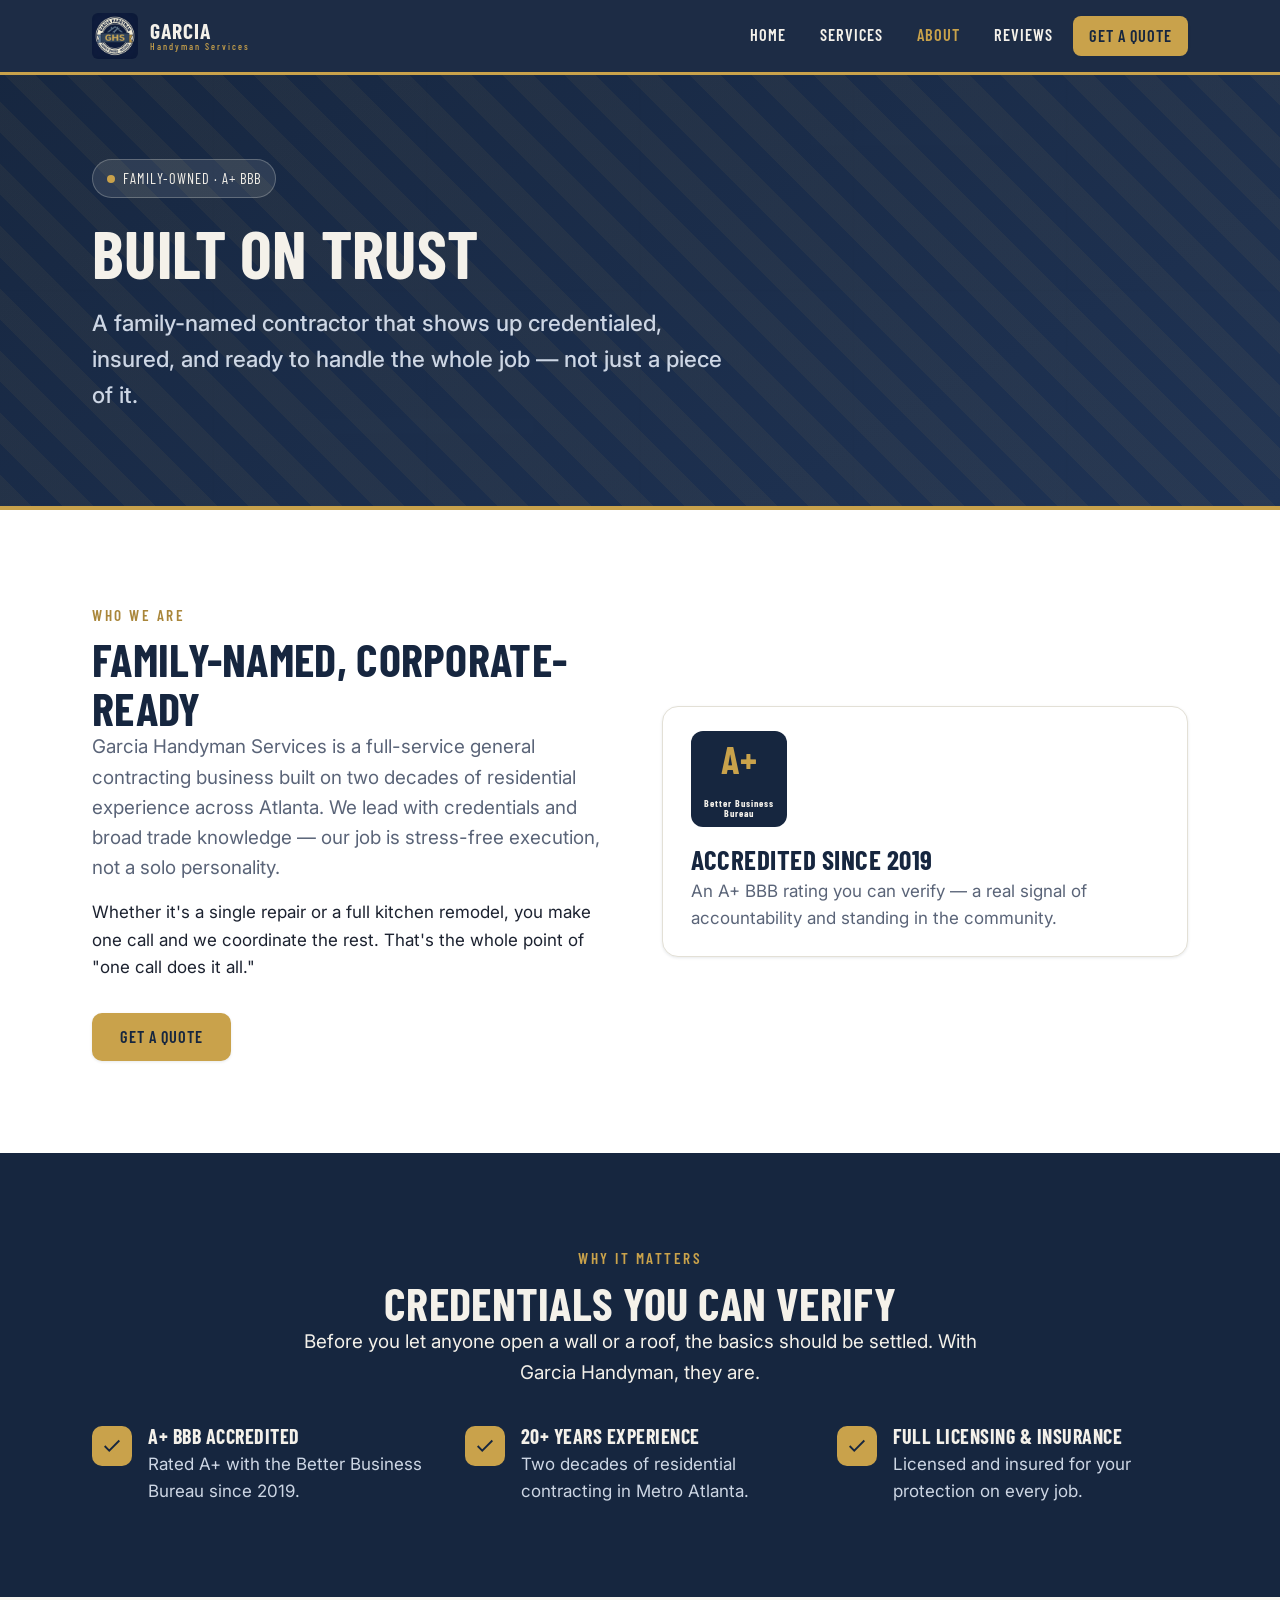
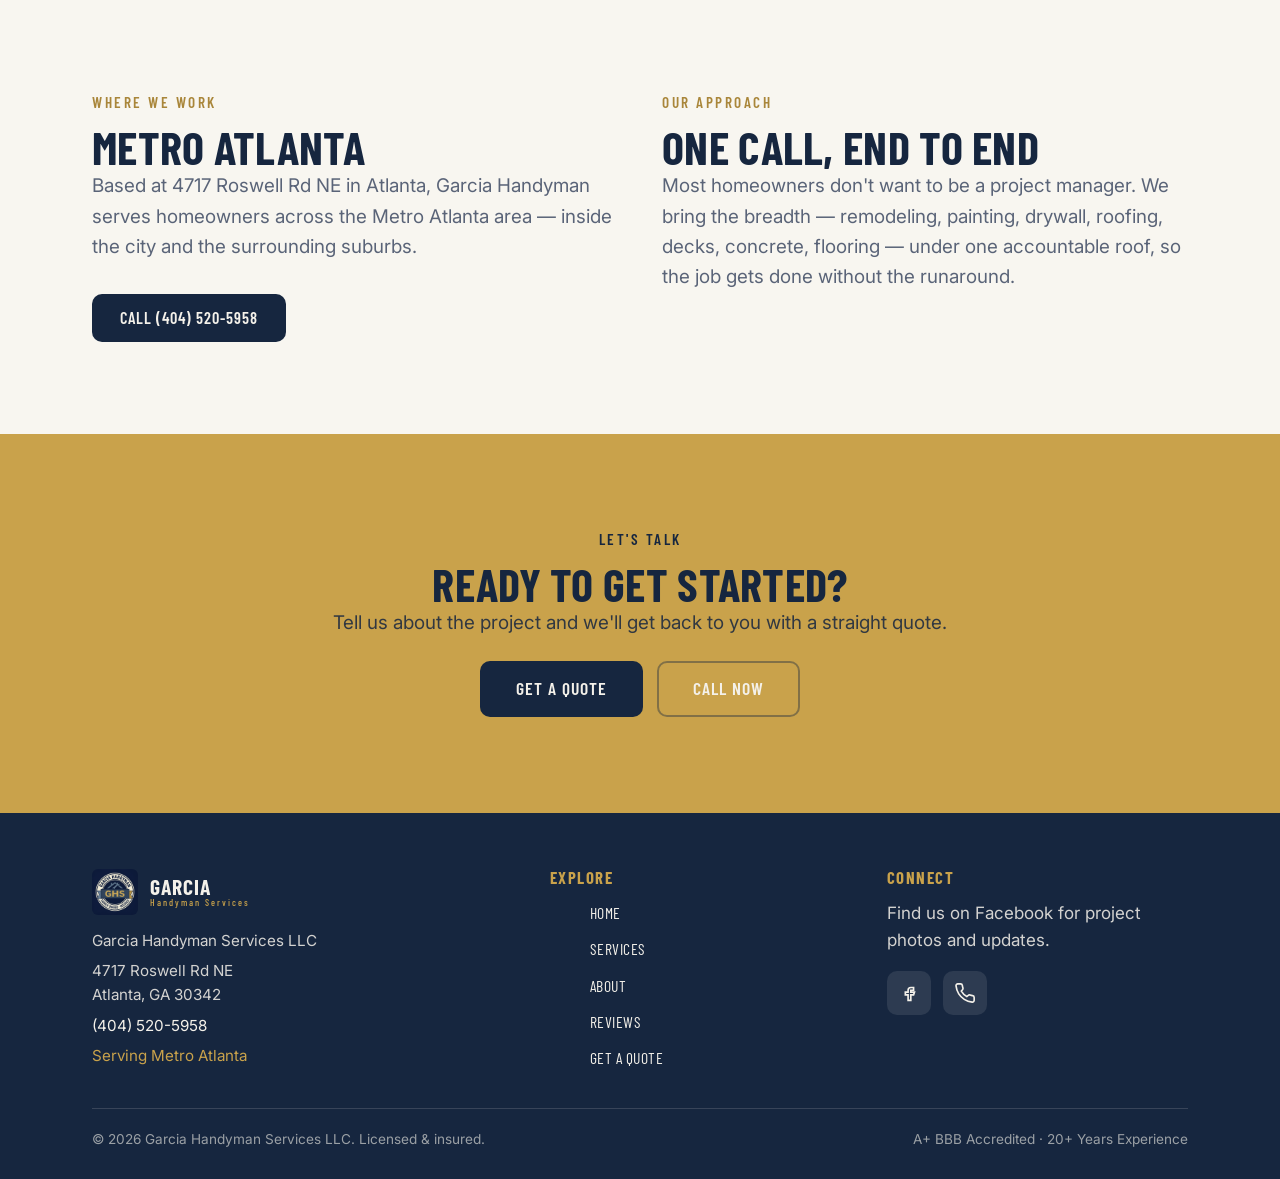
==== about.html @ 213caf24 "Garcia Handyman Services demo site: 5 pages, navy/gold palette, logo, quote form" ====
<!DOCTYPE html>
<html lang="en">
<head>
<meta charset="UTF-8">
<meta name="viewport" content="width=device-width, initial-scale=1">
<title>About | Garcia Handyman Services | Atlanta, GA</title>
<meta name="description" content="Garcia Handyman Services — a family-named, A+ BBB-accredited general contractor with 20+ years serving Atlanta. Meet the team behind 'one call does it all.'">
<link rel="canonical" href="https://www.handymanservicesga.com/about.html">
<meta property="og:title" content="About | Garcia Handyman Services">
<meta property="og:description" content="Family-named, corporate-ready. 20+ years of full-service contracting in Atlanta.">
<meta property="og:image" content="https://www.handymanservicesga.com/assets/img/garcia-logo.png">
<meta name="theme-color" content="#16263f">
<link rel="icon" href="assets/img/favicon.png" type="image/png">
<link rel="preconnect" href="https://fonts.googleapis.com">
<link rel="preconnect" href="https://fonts.gstatic.com" crossorigin>
<link href="https://fonts.googleapis.com/css2?family=Barlow+Condensed:wght@500;600;700&family=Inter:wght@400;500;600&display=swap" rel="stylesheet">
<link rel="stylesheet" href="assets/css/styles.css">
<script type="application/ld+json">
{
  "@context": "https://schema.org",
  "@type": "AboutPage",
  "name": "About Garcia Handyman Services",
  "url": "https://www.handymanservicesga.com/about.html",
  "mainEntity": {
    "@type": "HomeAndConstructionBusiness",
    "name": "Garcia Handyman Services",
    "alternateName": "Garcia Handyman",
    "image": "https://www.handymanservicesga.com/assets/img/garcia-logo.png",
    "logo": "https://www.handymanservicesga.com/assets/img/garcia-logo.png",
    "url": "https://www.handymanservicesga.com/",
    "email": "info@handymanservicesga.com",
    "telephone": "+14045205958",
    "slogan": "One call does it all.",
    "address": { "@type": "PostalAddress", "streetAddress": "4717 Roswell Rd NE", "addressLocality": "Atlanta", "addressRegion": "GA", "postalCode": "30342", "addressCountry": "US" },
    "areaServed": [ { "@type": "City", "name": "Atlanta" }, { "@type": "AdministrativeArea", "name": "Metro Atlanta" } ],
    "sameAs": ["https://www.facebook.com/GarciaHandymanServices1/"]
  }
}
</script>
</head>
<body>

<header class="site-header">
  <div class="container nav">
    <a href="index.html" class="brand" aria-label="Garcia Handyman home">
      <img src="assets/img/garcia-logo.png" alt="Garcia Handyman Services logo" width="46" height="46">
      <span class="brand-name">GARCIA<small>Handyman Services</small></span>
    </a>
    <button class="nav-toggle" aria-label="Toggle menu" aria-expanded="false"><span></span><span></span><span></span></button>
    <ul class="nav-links">
      <li><a href="index.html">Home</a></li>
      <li><a href="services.html">Services</a></li>
      <li><a href="about.html" class="active">About</a></li>
      <li><a href="reviews.html">Reviews</a></li>
      <li><a href="contact.html" class="btn btn-primary">Get a Quote</a></li>
    </ul>
  </div>
</header>

<main>
<section class="hero" style="padding-top:clamp(48px,8vw,84px);padding-bottom:clamp(40px,6vw,64px)">
  <div class="container">
    <span class="hero-badge"><span class="dot"></span> Family-owned · A+ BBB</span>
    <h1 style="max-width:20ch">Built on Trust</h1>
    <p class="subhead">A family-named contractor that shows up credentialed, insured, and ready to handle the whole job — not just a piece of it.</p>
  </div>
</section>

<section class="bg-white">
  <div class="container">
    <div class="grid grid-2" style="align-items:center; gap:44px">
      <div class="reveal">
        <span class="eyebrow">Who we are</span>
        <h2>Family-Named, Corporate-Ready</h2>
        <p class="lead">Garcia Handyman Services is a full-service general contracting business built on two decades of residential experience across Atlanta. We lead with credentials and broad trade knowledge — our job is stress-free execution, not a solo personality.</p>
        <p>Whether it's a single repair or a full kitchen remodel, you make one call and we coordinate the rest. That's the whole point of "one call does it all."</p>
        <a href="contact.html" class="btn btn-primary mt-2">Get a Quote</a>
      </div>
      <div class="reveal">
        <div class="bbb">
          <div class="mark"><span class="big">A+</span><small>Better Business Bureau</small></div>
          <div class="btext"><h3>Accredited Since 2019</h3><p>An A+ BBB rating you can verify — a real signal of accountability and standing in the community.</p></div>
        </div>
      </div>
    </div>
  </div>
</section>

<section class="bg-navy">
  <div class="container">
    <div class="center reveal">
      <span class="eyebrow" style="color:var(--gold)">Why it matters</span>
      <h2>Credentials You Can Verify</h2>
      <p class="lead" style="color:var(--bone)">Before you let anyone open a wall or a roof, the basics should be settled. With Garcia Handyman, they are.</p>
    </div>
    <div class="grid grid-3 mt-4">
      <div class="feat reveal"><div class="chk"><svg viewBox="0 0 24 24" fill="none" stroke-width="2"><path d="M20 6 9 17l-5-5"/></svg></div><div><h3>A+ BBB Accredited</h3><p>Rated A+ with the Better Business Bureau since 2019.</p></div></div>
      <div class="feat reveal"><div class="chk"><svg viewBox="0 0 24 24" fill="none" stroke-width="2"><path d="M20 6 9 17l-5-5"/></svg></div><div><h3>20+ Years Experience</h3><p>Two decades of residential contracting in Metro Atlanta.</p></div></div>
      <div class="feat reveal"><div class="chk"><svg viewBox="0 0 24 24" fill="none" stroke-width="2"><path d="M20 6 9 17l-5-5"/></svg></div><div><h3>Full Licensing &amp; Insurance</h3><p>Licensed and insured for your protection on every job.</p></div></div>
    </div>
  </div>
</section>

<section class="bg-bone">
  <div class="container">
    <div class="grid grid-2" style="gap:44px; align-items:start">
      <div class="reveal">
        <span class="eyebrow">Where we work</span>
        <h2>Metro Atlanta</h2>
        <p class="lead">Based at 4717 Roswell Rd NE in Atlanta, Garcia Handyman serves homeowners across the Metro Atlanta area — inside the city and the surrounding suburbs.</p>
        <a href="tel:+14045205958" class="btn btn-dark mt-2">Call (404) 520-5958</a>
      </div>
      <div class="reveal">
        <span class="eyebrow">Our approach</span>
        <h2>One Call, End to End</h2>
        <p class="lead">Most homeowners don't want to be a project manager. We bring the breadth — remodeling, painting, drywall, roofing, decks, concrete, flooring — under one accountable roof, so the job gets done without the runaround.</p>
      </div>
    </div>
  </div>
</section>

<section class="cta-band">
  <div class="container center reveal">
    <span class="eyebrow" style="color:var(--navy)">Let's talk</span>
    <h2>Ready To Get Started?</h2>
    <p class="lead">Tell us about the project and we'll get back to you with a straight quote.</p>
    <div class="hero-ctas" style="justify-content:center;margin-top:1.4rem">
      <a href="contact.html" class="btn btn-dark btn-lg">Get a Quote</a>
      <a href="tel:+14045205958" class="btn btn-ghost btn-lg" style="border-color:rgba(22,38,63,.4)">Call Now</a>
    </div>
  </div>
</section>
</main>

<footer class="site-footer">
  <div class="container">
    <div class="footer-grid">
      <div class="footer-nap">
        <a href="index.html" class="brand" aria-label="Garcia Handyman home"><img src="assets/img/garcia-logo.png" alt="Garcia Handyman logo" width="46" height="46"><span class="brand-name">GARCIA<small>Handyman Services</small></span></a>
        <p>Garcia Handyman Services LLC</p>
        <p>4717 Roswell Rd NE<br>Atlanta, GA 30342</p>
        <p><a href="tel:+14045205958">(404) 520-5958</a></p>
        <p style="color:var(--gold)">Serving Metro Atlanta</p>
      </div>
      <div><h4>Explore</h4>
        <ul class="footer-links">
          <li><a href="index.html">Home</a></li><li><a href="services.html">Services</a></li>
          <li><a href="about.html">About</a></li><li><a href="reviews.html">Reviews</a></li>
          <li><a href="contact.html">Get a Quote</a></li>
        </ul>
      </div>
      <div><h4>Connect</h4>
        <p style="color:rgba(244,241,234,.85)">Find us on Facebook for project photos and updates.</p>
        <div class="social-row">
          <a href="https://www.facebook.com/GarciaHandymanServices1/" target="_blank" rel="noopener" aria-label="Facebook"><svg viewBox="0 0 24 24" stroke-width="1.8"><path d="M14 9h3V6h-3c-2 0-3 1-3 3v2H8v3h3v6h3v-6h3l1-3h-4V9z"/></svg></a>
          <a href="tel:+14045205958" aria-label="Call Garcia Handyman"><svg viewBox="0 0 24 24" stroke-width="1.8"><path d="M22 16.9v3a2 2 0 0 1-2.2 2 19.8 19.8 0 0 1-8.6-3 19.5 19.5 0 0 1-6-6 19.8 19.8 0 0 1-3-8.6A2 2 0 0 1 4.1 2h3a2 2 0 0 1 2 1.7c.1.9.3 1.8.6 2.6a2 2 0 0 1-.4 2.1L8 9.9a16 16 0 0 0 6 6l1.5-1.3a2 2 0 0 1 2.1-.4c.8.3 1.7.5 2.6.6a2 2 0 0 1 1.8 2z"/></svg></a>
        </div>
      </div>
    </div>
    <div class="footer-bottom">
      <span>© <span id="year">2026</span> Garcia Handyman Services LLC. Licensed &amp; insured.</span>
      <span>A+ BBB Accredited · 20+ Years Experience</span>
    </div>
  </div>
</footer>
<script src="assets/js/main.js" defer></script>
</body>
</html>
---- assets/css/styles.css ----
/* =====================================================================
   Garcia Handyman Services
   Palette: Trusted Contractor (navy / gold / steel / bone)
   ===================================================================== */

:root {
  --navy:      #16263f;
  --navy-2:    #1f3354;
  --steel:     #2f4a6b;
  --steel-2:   #3c5d86;
  --gold:      #c9a24b;
  --gold-dark: #a9863a;
  --bone:      #f4f1ea;
  --bone-soft: #f8f6f0;
  --ink:       #1c2230;
  --muted:     #5a6478;
  --line:      #e3e0d6;
  --white:     #ffffff;

  --shadow-sm: 0 1px 3px rgba(22,38,63,.10);
  --shadow-md: 0 6px 20px rgba(22,38,63,.14);
  --shadow-lg: 0 16px 44px rgba(22,38,63,.20);

  --radius: 10px;
  --radius-lg: 16px;
  --container: 1140px;

  --font-head: "Barlow Condensed", "Oswald", "Arial Narrow", sans-serif;
  --font-body: "Inter", system-ui, -apple-system, "Segoe UI", Roboto, sans-serif;
}

*,*::before,*::after { box-sizing: border-box; }
* { margin: 0; }
html { scroll-behavior: smooth; -webkit-text-size-adjust: 100%; }
body {
  font-family: var(--font-body);
  color: var(--ink);
  background: var(--bone-soft);
  line-height: 1.6;
  font-size: 17px;
  -webkit-font-smoothing: antialiased;
  text-rendering: optimizeLegibility;
  overflow-x: hidden;
}
img, svg, video { display: block; max-width: 100%; height: auto; }
a { color: var(--gold-dark); text-decoration: none; }
a:hover { text-decoration: underline; }

h1,h2,h3,h4 {
  font-family: var(--font-head);
  font-weight: 700;
  line-height: 1.05;
  letter-spacing: .3px;
  color: var(--navy);
  text-transform: uppercase;
}
h1 { font-size: clamp(2.4rem, 6vw, 4.2rem); }
h2 { font-size: clamp(1.9rem, 4vw, 2.9rem); }
h3 { font-size: clamp(1.3rem, 2.5vw, 1.7rem); letter-spacing:.5px; }
p  { margin-bottom: 1rem; }

.container { width: 100%; max-width: var(--container); margin-inline: auto; padding-inline: 22px; }
section { padding: clamp(48px, 8vw, 92px) 0; }
.section-tight { padding: clamp(34px,5vw,60px) 0; }

.eyebrow {
  font-family: var(--font-head);
  text-transform: uppercase;
  letter-spacing: 2.5px;
  font-weight: 600;
  font-size: .95rem;
  color: var(--gold-dark);
  margin-bottom: .5rem;
  display: inline-block;
}
.lead { font-size: 1.18rem; color: var(--muted); max-width: 60ch; }
.center { text-align: center; }
.center .lead { margin-inline: auto; }

/* buttons */
.btn {
  display: inline-flex; align-items: center; gap: .55rem;
  font-family: var(--font-head);
  text-transform: uppercase;
  letter-spacing: 1px;
  font-weight: 600;
  font-size: 1.02rem;
  padding: 14px 26px;
  border-radius: var(--radius);
  border: 2px solid transparent;
  cursor: pointer;
  transition: transform .12s ease, background .2s ease, box-shadow .2s ease;
  text-decoration: none !important;
  line-height: 1;
}
.btn:hover { transform: translateY(-2px); }
.btn-primary { background: var(--gold); color: var(--navy); box-shadow: var(--shadow-sm); }
.btn-primary:hover { background: var(--gold-dark); box-shadow: var(--shadow-md); color: var(--navy); }
.btn-ghost { background: transparent; color: var(--bone); border-color: rgba(244,241,234,.6); }
.btn-ghost:hover { background: rgba(244,241,234,.12); border-color: var(--bone); }
.btn-dark { background: var(--navy); color: var(--bone); }
.btn-dark:hover { background: var(--steel); }
.btn-lg { padding: 17px 34px; font-size: 1.1rem; }

/* header / nav */
.site-header {
  position: sticky; top: 0; z-index: 60;
  background: rgba(22,38,63,.97);
  backdrop-filter: blur(6px);
  border-bottom: 3px solid var(--gold);
}
.nav { display: flex; align-items: center; justify-content: space-between; height: 72px; }
.brand { display: flex; align-items: center; gap: 12px; }
.brand img { height: 46px; width: auto; border-radius: 6px; }
.brand-name {
  font-family: var(--font-head);
  color: var(--bone);
  font-weight: 700;
  font-size: 1.35rem;
  letter-spacing: 1px;
  line-height: 1;
}
.brand-name small { display:block; font-size:.6rem; letter-spacing:2px; color: var(--gold); font-weight:500; }
.brand:hover { text-decoration: none; }

.nav-links { display: flex; align-items: center; gap: 6px; list-style: none; }
.nav-links a {
  font-family: var(--font-head);
  text-transform: uppercase;
  letter-spacing: 1px;
  font-weight: 600;
  font-size: 1.02rem;
  color: var(--bone);
  padding: 10px 14px;
  border-radius: 8px;
  transition: background .15s ease, color .15s ease;
}
.nav-links a:hover { background: rgba(244,241,234,.1); text-decoration: none; }
.nav-links a.active { color: var(--gold); }
.nav-links .btn-primary { color: var(--navy); }
.nav-links .btn-primary:hover { color: var(--navy); }

.nav-toggle {
  display: none; background: none; border: 0; cursor: pointer;
  width: 44px; height: 44px; padding: 8px;
}
.nav-toggle span { display:block; height:3px; background: var(--bone); border-radius:2px; margin:4px 0; transition:.25s; }
.nav-toggle.open span:nth-child(1){ transform: translateY(7px) rotate(45deg); }
.nav-toggle.open span:nth-child(2){ opacity:0; }
.nav-toggle.open span:nth-child(3){ transform: translateY(-7px) rotate(-45deg); }

@media (max-width: 900px) {
  .nav-toggle { display: block; }
  .nav-links {
    position: absolute; top: 72px; left: 0; right: 0;
    flex-direction: column; align-items: stretch; gap: 2px;
    background: var(--navy);
    padding: 14px 22px 22px;
    border-bottom: 3px solid var(--gold);
    max-height: 0; overflow: hidden; padding-top:0; padding-bottom:0;
    transition: max-height .3s ease, padding .3s ease;
  }
  .nav-links.open { max-height: 520px; padding-top:14px; padding-bottom:22px; }
  .nav-links a { padding: 13px 10px; font-size: 1.15rem; }
  .nav-links li:last-child { margin-top: 8px; }
  .nav-links .btn { justify-content: center; }
}

/* hero */
.hero {
  position: relative;
  background:
    linear-gradient(150deg, rgba(22,38,63,.94) 0%, rgba(31,51,84,.88) 100%),
    url("../img/tex.svg");
  background-size: cover; background-position: center;
  color: var(--bone);
  padding: clamp(64px, 12vw, 130px) 0 clamp(56px,9vw,110px);
  border-bottom: 4px solid var(--gold);
  overflow: hidden;
}
.hero::after {
  content:""; position:absolute; inset:0;
  background-image: repeating-linear-gradient(45deg, rgba(201,162,75,.06) 0 22px, transparent 22px 44px);
  pointer-events:none;
}
.hero .container { position: relative; z-index: 2; }
.hero h1 { color: var(--bone); max-width: 16ch; }
.hero h1 .accent { color: var(--gold); }
.hero .subhead { font-size: clamp(1.1rem,2.2vw,1.4rem); color: #cdd6e4; margin: 1.1rem 0 1.8rem; max-width: 46ch; font-weight:500; }
.hero-ctas { display:flex; flex-wrap: wrap; gap: 14px; }
.hero-badge {
  display:inline-flex; align-items:center; gap:8px;
  background: rgba(244,241,234,.1);
  border:1px solid rgba(244,241,234,.25);
  color: var(--bone); font-size:.9rem; letter-spacing:1px;
  padding:7px 14px; border-radius:999px; margin-bottom:1.2rem;
  font-family: var(--font-head); text-transform:uppercase;
}
.hero-badge .dot { width:8px; height:8px; border-radius:50%; background: var(--gold); }

/* surfaces */
.bg-bone { background: var(--bone-soft); }
.bg-white { background: var(--white); }
.bg-navy { background: var(--navy); color: var(--bone); }
.bg-navy h2, .bg-navy h3 { color: var(--bone); }
.bg-navy .lead { color: #cdd6e4; }
.bg-steel { background: var(--steel); color: var(--bone); }
.bg-steel h2, .bg-steel h3 { color: var(--bone); }
.bg-steel .lead { color: #dde4ee; }
.bg-gold { background: var(--gold); }

/* grid + cards */
.grid { display: grid; gap: 22px; }
.grid-2 { grid-template-columns: repeat(2, 1fr); }
.grid-3 { grid-template-columns: repeat(3, 1fr); }
.grid-4 { grid-template-columns: repeat(4, 1fr); }
@media (max-width: 900px){ .grid-3,.grid-4 { grid-template-columns: repeat(2,1fr);} }
@media (max-width: 620px){ .grid-2,.grid-3,.grid-4 { grid-template-columns: 1fr; } }

.card {
  background: var(--white);
  border: 1px solid var(--line);
  border-radius: var(--radius-lg);
  padding: 26px;
  box-shadow: var(--shadow-sm);
  transition: transform .15s ease, box-shadow .2s ease, border-color .2s;
  height: 100%;
}
.card:hover { transform: translateY(-4px); box-shadow: var(--shadow-md); border-color: var(--gold); }
.card .ic {
  width: 52px; height: 52px; border-radius: 12px;
  background: var(--navy); color: var(--gold);
  display: grid; place-items: center; margin-bottom: 14px;
}
.card .ic svg { width: 28px; height: 28px; stroke: var(--gold); }
.card h3 { margin-bottom: 8px; }
.card p { color: var(--muted); font-size: .98rem; margin-bottom: 0; }
.card-link { margin-top:12px; display:inline-flex; align-items:center; gap:6px; font-family:var(--font-head); text-transform:uppercase; letter-spacing:.5px; font-size:.9rem; }

/* service detail sections */
.svc-block { border-top: 1px solid var(--line); padding: 44px 0; scroll-margin-top: 90px; }
.svc-block:first-of-type { border-top: 0; }
.svc-head { display:flex; align-items:center; gap:16px; margin-bottom: 14px; }
.svc-head .num {
  font-family: var(--font-head); font-size: 2.4rem; color: var(--gold-dark);
  line-height:1; font-weight:700;
}
.svc-head.flag .num { color: var(--navy); }

/* trust / credentials */
.feat { display:flex; gap:16px; align-items:flex-start; }
.feat .chk {
  flex: 0 0 auto; width:40px; height:40px; border-radius:10px;
  background: var(--gold); color:var(--navy); display:grid; place-items:center;
}
.feat .chk svg { width:22px; height:22px; stroke:var(--navy); }
.feat h3 { font-size:1.25rem; margin-bottom:4px; }
.feat p { color: var(--muted); margin-bottom:0; }
.bg-navy .feat p, .bg-steel .feat p { color: #cdd6e4; }

/* stats */
.stats { display:grid; grid-template-columns:repeat(4,1fr); gap:20px; text-align:center; }
@media (max-width:620px){ .stats { grid-template-columns:repeat(2,1fr);} }
.stat .n { font-family:var(--font-head); font-size:2.6rem; color:var(--gold); font-weight:700; line-height:1; }
.bg-navy .stat .n { color: var(--gold); }
.stat .l { text-transform:uppercase; letter-spacing:1px; font-size:.82rem; color:var(--muted); font-family:var(--font-head); }
.bg-navy .stat .l { color: var(--bone); opacity:.75; }

/* reviews */
.review {
  background: var(--white); border:1px solid var(--line); border-radius: var(--radius-lg);
  padding: 26px; box-shadow: var(--shadow-sm); height:100%;
  display:flex; flex-direction:column;
}
.stars { color: var(--gold); letter-spacing:2px; font-size:1.15rem; margin-bottom:10px; }
.review blockquote { font-size:1.02rem; color: var(--ink); font-style:italic; border:0; margin:0 0 16px; padding:0; }
.review .who { margin-top:auto; display:flex; align-items:center; gap:10px; }
.review .who .av { width:38px; height:38px; border-radius:50%; background:var(--navy); color:var(--gold); display:grid; place-items:center; font-family:var(--font-head); font-weight:700; }
.review .who b { display:block; font-size:.95rem; }
.review .who span { font-size:.82rem; color:var(--muted); }
.rev-src { font-size:.8rem; color:var(--muted); letter-spacing:1px; text-transform:uppercase; font-family:var(--font-head); }

/* bbb badge */
.bbb {
  display:flex; align-items:center; gap:18px; flex-wrap:wrap;
  background: var(--white); border:1px solid var(--line); border-radius: var(--radius-lg);
  padding: 24px 28px; box-shadow: var(--shadow-sm);
}
.bbb .mark {
  flex:0 0 auto; width:96px; height:96px; border-radius:12px;
  background: var(--navy); color: var(--gold);
  display:grid; place-items:center; text-align:center; line-height:1.05;
  font-family: var(--font-head); font-weight:700;
}
.bbb .mark .big { font-size:2.4rem; color: var(--gold); display:block; }
.bbb .mark small { font-size:.62rem; letter-spacing:1px; color: var(--bone); display:block; margin-top:2px; }
.bbb .btext h3 { margin-bottom:4px; }
.bbb .btext p { color: var(--muted); margin-bottom:0; }

/* CTA band */
.cta-band { background: var(--gold); color: var(--navy); text-align:center; }
.cta-band h2 { color: var(--navy); }
.cta-band .lead { color: rgba(22,38,63,.85); }
.cta-band .btn-dark { background: var(--navy); color: var(--bone); }
.cta-band .btn-dark:hover { background: var(--steel); }
.cta-band .phone-lg { font-family:var(--font-head); font-size:clamp(1.8rem,5vw,2.6rem); color:var(--navy); letter-spacing:1px; }
.cta-band .phone-lg:hover { text-decoration:none; color:var(--navy); }

/* forms */
.form-wrap { background:var(--white); border:1px solid var(--line); border-radius:var(--radius-lg); padding: clamp(22px,4vw,38px); box-shadow: var(--shadow-md); }
.field { margin-bottom: 18px; }
.field label { display:block; font-family:var(--font-head); text-transform:uppercase; letter-spacing:.5px; font-size:.9rem; margin-bottom:6px; color:var(--navy); }
.field label .req { color: var(--gold-dark); }
.field input, .field select, .field textarea {
  width:100%; padding:13px 14px; font-size:1rem; font-family:var(--font-body);
  border:1.5px solid var(--line); border-radius: var(--radius); background: var(--bone-soft);
  color: var(--ink); transition:border-color .15s, box-shadow .15s;
}
.field input:focus, .field select:focus, .field textarea:focus {
  outline:none; border-color: var(--gold); box-shadow: 0 0 0 3px rgba(201,162,75,.18); background:#fff;
}
.field textarea { min-height: 130px; resize: vertical; }
.field-row { display:grid; grid-template-columns:1fr 1fr; gap:18px; }
@media (max-width:620px){ .field-row { grid-template-columns:1fr; } }
.filedrop {
  border:2px dashed var(--steel-2); border-radius:var(--radius); padding:22px; text-align:center;
  background:var(--bone-soft); cursor:pointer; transition:.15s; color:var(--muted);
}
.filedrop:hover { border-color:var(--gold); background:#fff; }
.filedrop svg { width:34px; height:34px; stroke:var(--navy); margin:0 auto 8px; }
.filedrop small { display:block; font-size:.8rem; margin-top:4px; }
.form-note { font-size:.85rem; color:var(--muted); }
.form-success {
  display:none; background: var(--navy); color:var(--bone); border-radius:var(--radius-lg);
  padding:24px; text-align:center; margin-bottom:18px;
}
.form-success.show { display:block; }
.form-success h3 { color:var(--bone); }

/* footer */
.site-footer { background: var(--navy); color: var(--bone); padding: 56px 0 28px; border-top:4px solid var(--gold); }
.footer-grid { display:grid; grid-template-columns: 1.4fr 1fr 1fr; gap:36px; }
@media (max-width:820px){ .footer-grid { grid-template-columns:1fr; gap:28px; } }
.site-footer h4 { color:var(--gold); font-size:1.05rem; letter-spacing:1.5px; margin-bottom:14px; }
.site-footer a { color: var(--bone); }
.site-footer a:hover { color: var(--gold); }
.footer-nap p { margin-bottom:6px; color: rgba(244,241,234,.85); font-size:.95rem; }
.footer-nap .brand { margin-bottom:14px; }
.footer-links { list-style:none; display:flex; flex-direction:column; gap:9px; }
.footer-links a { font-family:var(--font-head); text-transform:uppercase; letter-spacing:.5px; font-size:.98rem; }
.social-row { display:flex; gap:12px; margin-top:6px; }
.social-row a { width:44px; height:44px; border-radius:10px; background:rgba(244,241,234,.1); display:grid; place-items:center; }
.social-row a:hover { background: var(--gold); }
.social-row svg { width:22px; height:22px; stroke:var(--bone); fill:none; }
.social-row a:hover svg { stroke: var(--navy); }
.footer-bottom { border-top:1px solid rgba(244,241,234,.15); margin-top:34px; padding-top:20px; font-size:.85rem; color:rgba(244,241,234,.6); display:flex; justify-content:space-between; flex-wrap:wrap; gap:10px; }

/* utility */
.mt-1{margin-top:.5rem}.mt-2{margin-top:1rem}.mt-3{margin-top:1.6rem}.mt-4{margin-top:2.4rem}
.mb-0{margin-bottom:0}.mb-2{margin-bottom:1rem}.mb-3{margin-bottom:1.6rem}
.pill { display:inline-block; background:var(--gold); color:var(--navy); font-family:var(--font-head); text-transform:uppercase; letter-spacing:1px; font-size:.78rem; padding:5px 12px; border-radius:999px; font-weight:700; }
.anchor-nav { display:flex; flex-wrap:wrap; gap:8px; margin-top:20px; }
.anchor-nav a { background:var(--white); border:1px solid var(--line); border-radius:999px; padding:8px 16px; font-family:var(--font-head); text-transform:uppercase; letter-spacing:.5px; font-size:.85rem; color:var(--navy); }
.anchor-nav a:hover { background:var(--navy); color:var(--bone); text-decoration:none; border-color:var(--navy); }
.js .reveal { opacity:0; transform: translateY(22px); transition: opacity .6s ease, transform .6s ease; }
.js .reveal.in { opacity:1; transform:none; }
@media (prefers-reduced-motion: reduce){ *{scroll-behavior:auto!important} .js .reveal{opacity:1;transform:none;transition:none} }
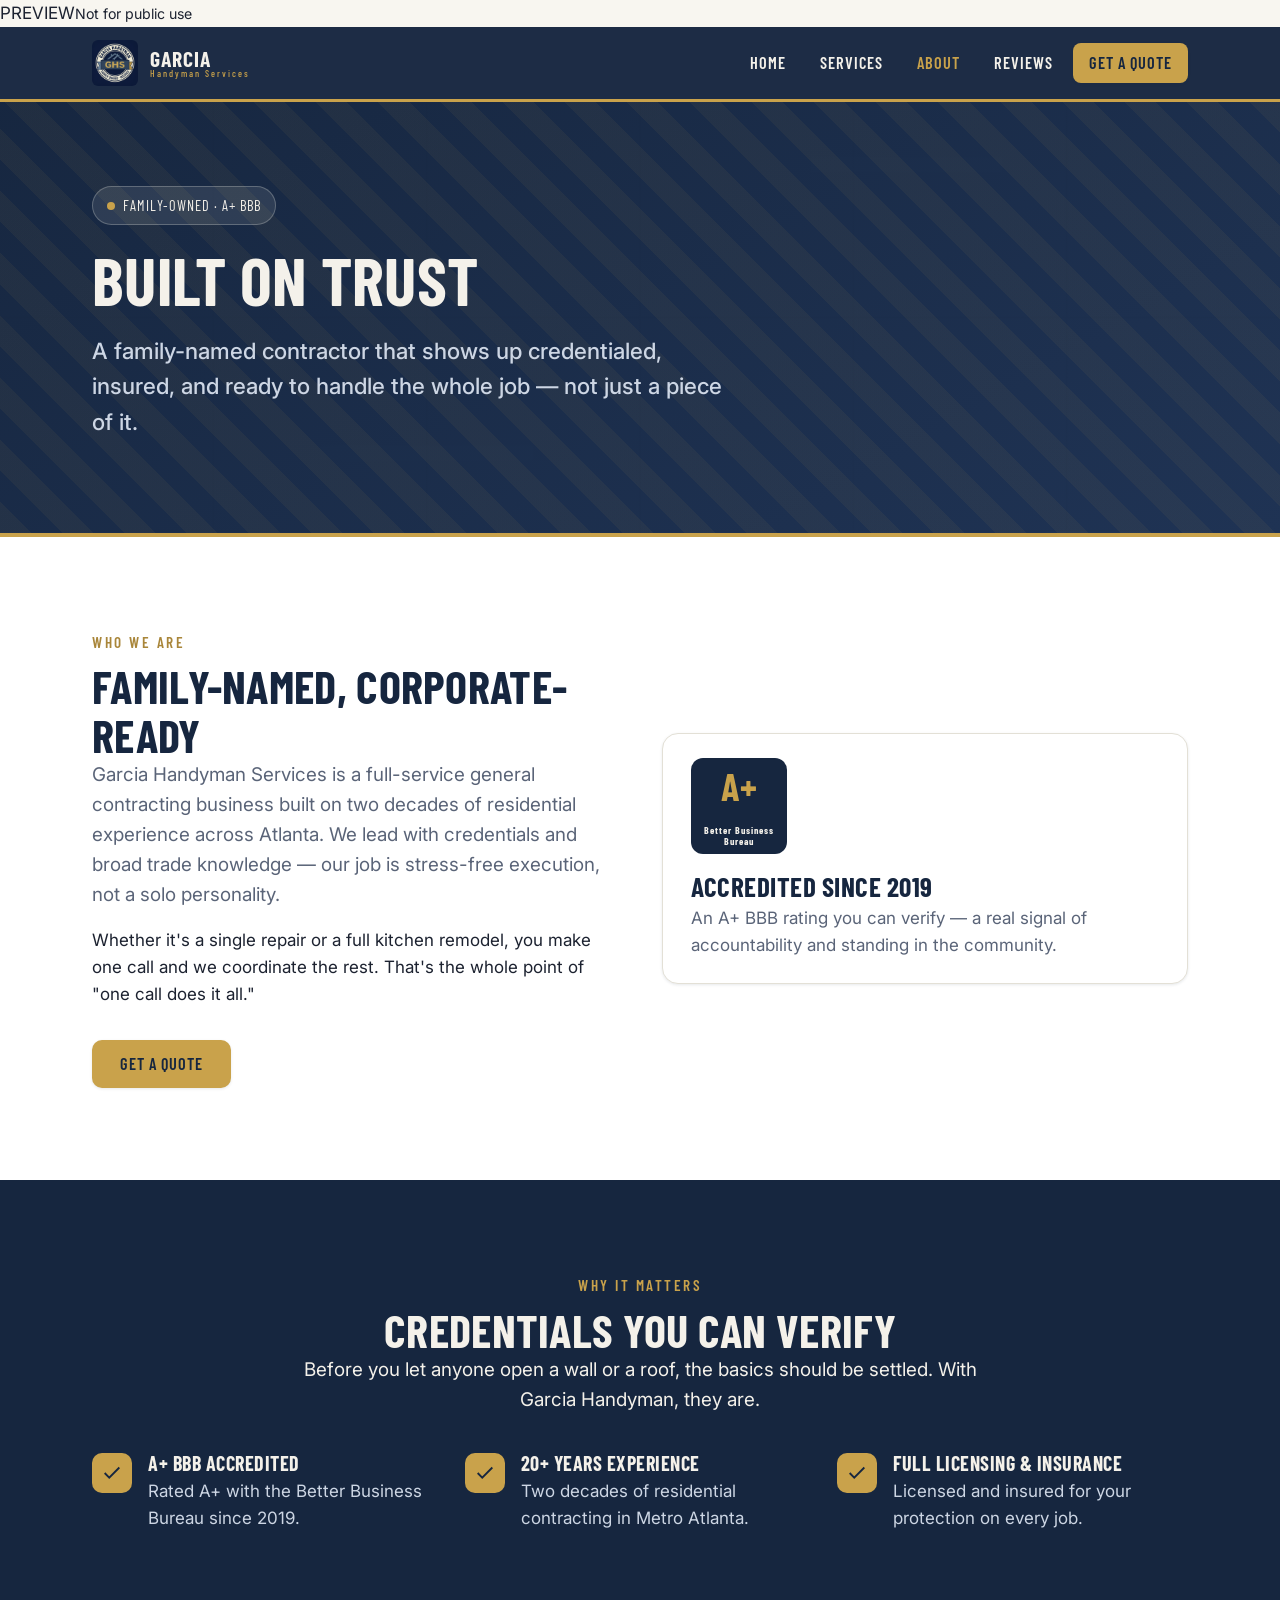
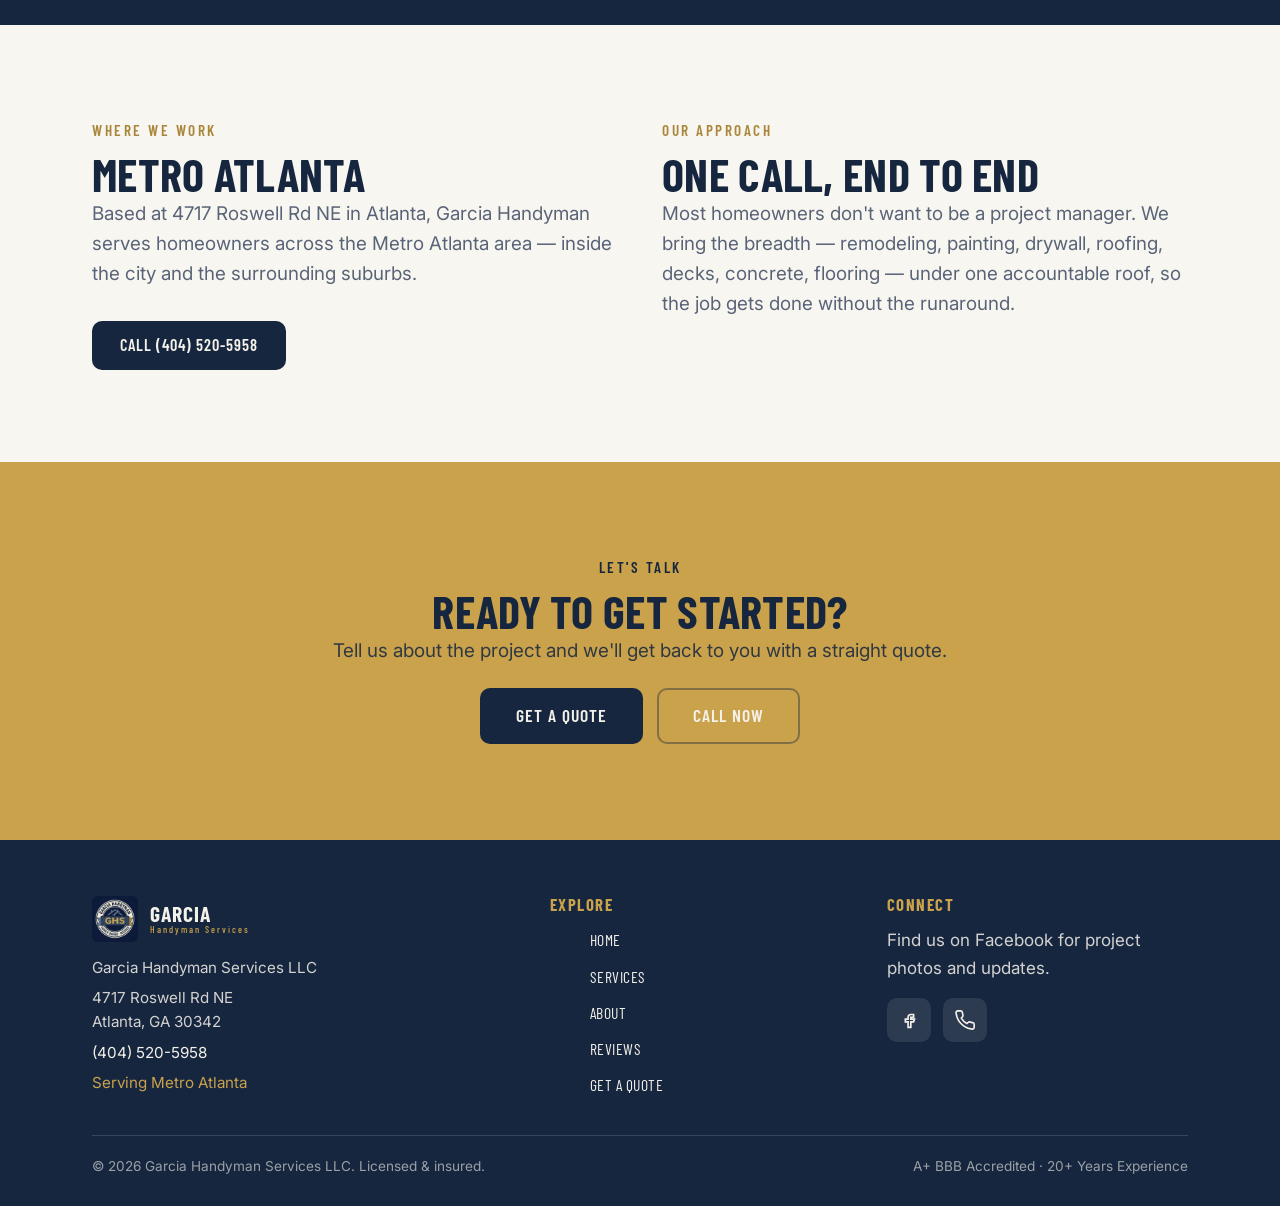
==== commit 8a38b5a1: "Add PREVIEW overlay banner to all pages - CSS: .preview-overlay — fixed 50% black overlay, centered " ====
--- a/about.html
+++ b/about.html
@@ -40,6 +40,7 @@
 </head>
 <body>
 
+<div class="preview-overlay" aria-hidden="true">PREVIEW<small>Not for public use</small></div>
 <header class="site-header">
   <div class="container nav">
     <a href="index.html" class="brand" aria-label="Garcia Handyman home">
--- a/assets/css/styles.css
+++ b/assets/css/styles.css
@@ -362,6 +362,31 @@
 .anchor-nav { display:flex; flex-wrap:wrap; gap:8px; margin-top:20px; }
 .anchor-nav a { background:var(--white); border:1px solid var(--line); border-radius:999px; padding:8px 16px; font-family:var(--font-head); text-transform:uppercase; letter-spacing:.5px; font-size:.85rem; color:var(--navy); }
 .anchor-nav a:hover { background:var(--navy); color:var(--bone); text-decoration:none; border-color:var(--navy); }
-.js .reveal { opacity:0; transform: translateY(22px); transition: opacity .6s ease, transform .6s ease; }
-.js .reveal.in { opacity:1; transform:none; }
-@media (prefers-reduced-motion: reduce){ *{scroll-behavior:auto!important} .js .reveal{opacity:1;transform:none;transition:none} }
+|.js .reveal { opacity:0; transform: translateY(22px); transition: opacity .6s ease, transform .6s ease; }
+|.js .reveal.in { opacity:1; transform:none; }
+|@media (prefers-reduced-motion: reduce){ *{scroll-behavior:auto!important} .js .reveal{opacity:1;transform:none;transition:none} }
+|
+|/* ---------- PREVIEW OVERLAY ---------- */
+|.preview-overlay {
+|  position: fixed; inset: 0; z-index: 9999;
+|  background: rgba(0, 0, 0, 0.50);
+|  display: flex; align-items: center; justify-content: center;
+|  font-family: var(--font-head);
+|  color: #fff;
+|  font-size: clamp(1.4rem, 4vw, 2.4rem);
+|  font-weight: 700;
+|  letter-spacing: 4px;
+|  text-transform: uppercase;
+|  text-align: center;
+|  padding: 22px;
+|  line-height: 1.2;
+|  pointer-events: none;
+}
+|.preview-overlay small {
+|  display: block;
+|  font-size: .45em;
+|  letter-spacing: 2px;
+|  opacity: .75;
+|  font-weight: 500;
+|  margin-top: 8px;
+|}
